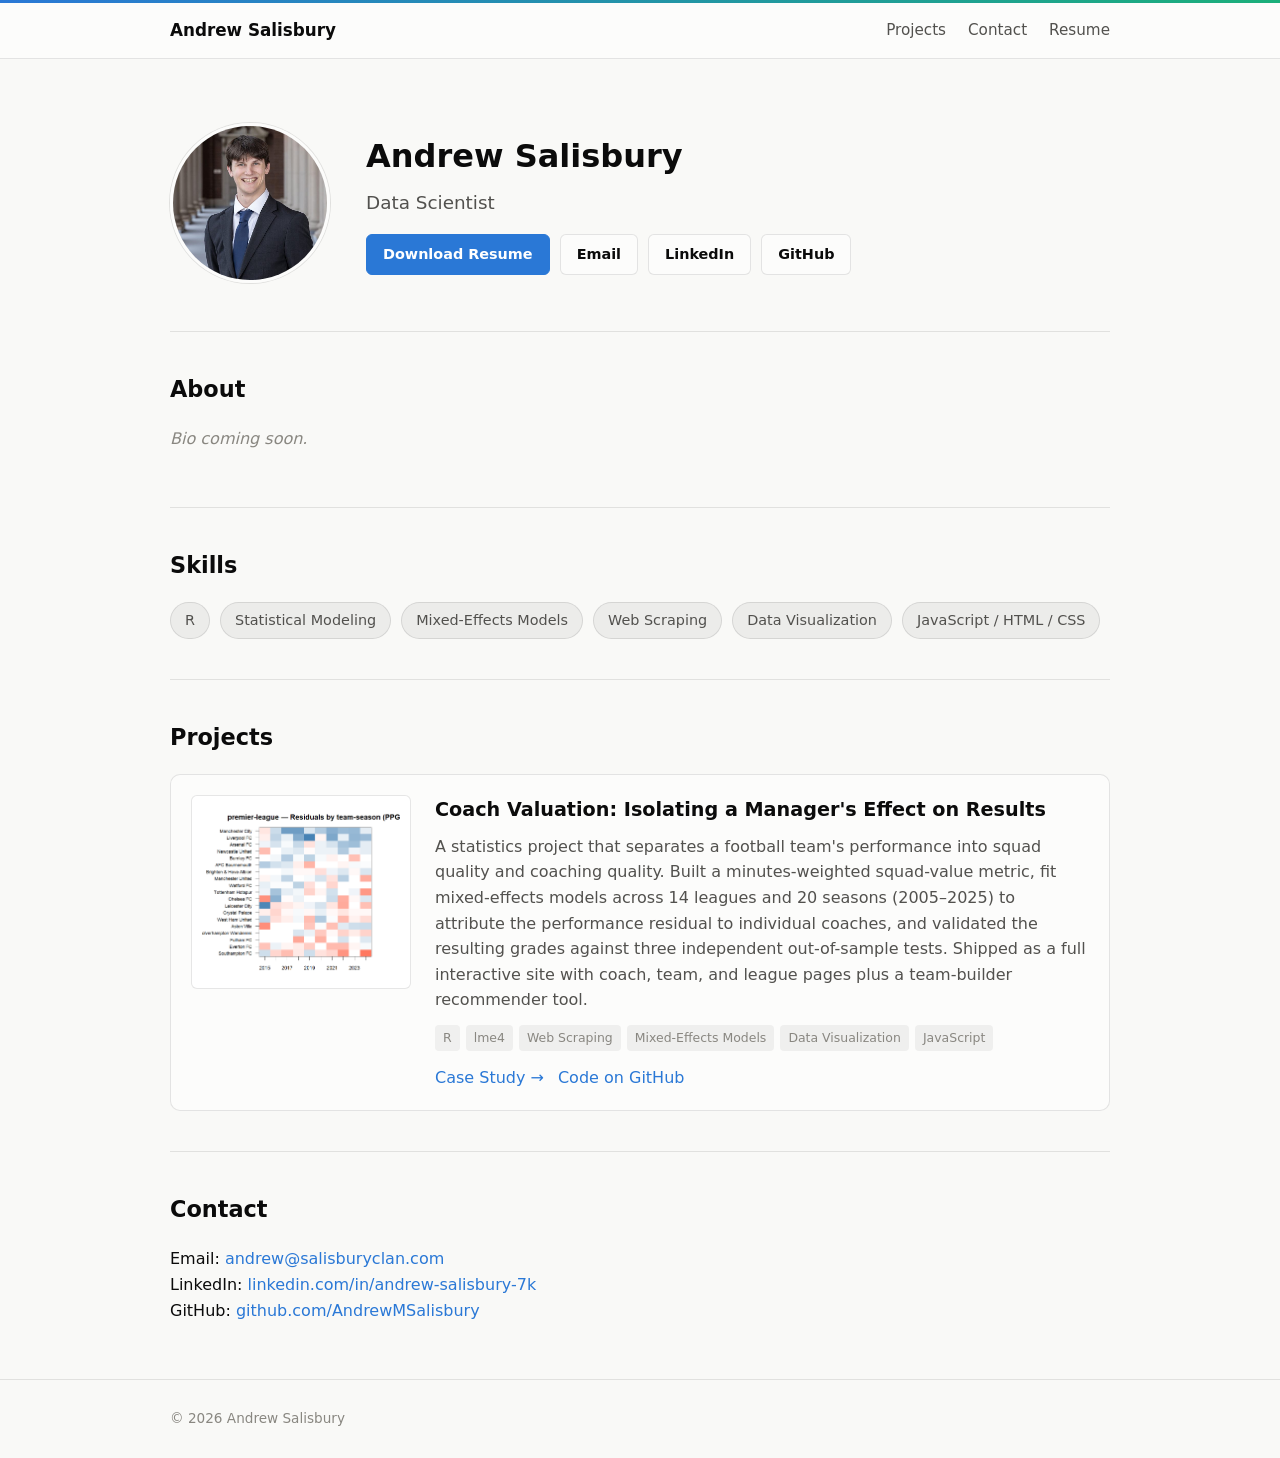
==== index.html @ 93ec7288 "Initial portfolio site with soccer coach valuation case study Static HTML/CSS/JS portfolio featuring" ====
<!DOCTYPE html>
<html lang="en">
<head>
<meta charset="utf-8">
<meta name="viewport" content="width=device-width, initial-scale=1">
<title>Andrew Salisbury — Data Scientist</title>
<meta name="description" content="Portfolio of data science projects by Andrew Salisbury.">
<link rel="stylesheet" href="css/style.css">
</head>
<body>

<header class="site-header">
  <div class="container">
    <a class="brand" href="index.html">Andrew Salisbury</a>
    <nav>
      <a href="index.html#projects">Projects</a>
      <a href="index.html#contact">Contact</a>
      <a href="assets/resume/Andrew_Salisbury_Resume.pdf">Resume</a>
    </nav>
  </div>
</header>

<main class="container">

  <section class="hero">
    <img class="headshot" src="assets/img/andrew-salisbury.jpg" alt="Andrew Salisbury">
    <div>
      <h1>Andrew Salisbury</h1>
      <p class="tagline">Data Scientist</p>
      <div class="links">
        <a class="btn primary" href="assets/resume/Andrew_Salisbury_Resume.pdf">Download Resume</a>
        <a class="btn" href="mailto:andrew@salisburyclan.com">Email</a>
        <a class="btn" href="https://www.linkedin.com/in/andrew-salisbury-7k">LinkedIn</a>
        <a class="btn" href="https://github.com/AndrewMSalisbury">GitHub</a>
      </div>
    </div>
  </section>

  <section class="block" id="about">
    <h2>About</h2>
    <!-- Replace this paragraph with your bio. -->
    <p class="bio-placeholder">Bio coming soon.</p>
  </section>

  <section class="block" id="skills">
    <h2>Skills</h2>
    <ul class="skills">
      <li>R</li>
      <li>Statistical Modeling</li>
      <li>Mixed-Effects Models</li>
      <li>Web Scraping</li>
      <li>Data Visualization</li>
      <li>JavaScript / HTML / CSS</li>
    </ul>
  </section>

  <section class="block" id="projects">
    <h2>Projects</h2>

    <div class="project-card">
      <img class="thumb" src="assets/img/coach-valuation-residuals.png" alt="Model residual plot from the coach valuation project">
      <div>
        <h3>Coach Valuation: Isolating a Manager's Effect on Results</h3>
        <p>
          A statistics project that separates a football team's performance into
          squad quality and coaching quality. Built a minutes-weighted squad-value
          metric, fit mixed-effects models across 14 leagues and 20 seasons
          (2005–2025) to attribute the performance residual to individual coaches,
          and validated the resulting grades against three independent
          out-of-sample tests. Shipped as a full interactive site with coach,
          team, and league pages plus a team-builder recommender tool.
        </p>
        <div class="tags">
          <span>R</span>
          <span>lme4</span>
          <span>Web Scraping</span>
          <span>Mixed-Effects Models</span>
          <span>Data Visualization</span>
          <span>JavaScript</span>
        </div>
        <div class="actions">
          <a href="projects/coach-valuation.html">Case Study →</a>
          <a href="https://github.com/AndrewMSalisbury/SummerSoccerProjectMegaRepo">Code on GitHub</a>
        </div>
      </div>
    </div>

  </section>

  <section class="block" id="contact">
    <h2>Contact</h2>
    <p>
      Email: <a href="mailto:andrew@salisburyclan.com">andrew@salisburyclan.com</a><br>
      LinkedIn: <a href="https://www.linkedin.com/in/andrew-salisbury-7k">linkedin.com/in/andrew-salisbury-7k</a><br>
      GitHub: <a href="https://github.com/AndrewMSalisbury">github.com/AndrewMSalisbury</a>
    </p>
  </section>

</main>

<footer class="site-footer">
  <div class="container">
    &copy; <span id="year"></span> Andrew Salisbury
  </div>
</footer>

<script src="js/main.js"></script>
</body>
</html>
---- css/style.css ----
/* style.css — shared styles for the portfolio site.
   Palette follows the same light/dark token pattern as the coach-valuation
   project (data-driven, one place to swap for a rebrand later). */

:root {
  --page: #f9f9f7;
  --surface: #fcfcfb;
  --ink: #0b0b0b;
  --ink-2: #52514e;
  --muted: #898781;
  --border: rgba(11, 11, 11, 0.10);
  --accent: #2a78d6;
  --accent-2: #1baf7a;
  --accent-wash: rgba(42, 120, 214, 0.10);
  --tag-bg: rgba(11, 11, 11, 0.05);
}

@media (prefers-color-scheme: dark) {
  :root:not([data-theme="light"]) {
    --page: #0d0d0d;
    --surface: #1a1a19;
    --ink: #ffffff;
    --ink-2: #c3c2b7;
    --muted: #898781;
    --border: rgba(255, 255, 255, 0.10);
    --accent: #3987e5;
    --accent-2: #199e70;
    --accent-wash: rgba(57, 135, 229, 0.14);
    --tag-bg: rgba(255, 255, 255, 0.08);
  }
}

:root[data-theme="dark"] {
  --page: #0d0d0d;
  --surface: #1a1a19;
  --ink: #ffffff;
  --ink-2: #c3c2b7;
  --muted: #898781;
  --border: rgba(255, 255, 255, 0.10);
  --accent: #3987e5;
  --accent-2: #199e70;
  --accent-wash: rgba(57, 135, 229, 0.14);
  --tag-bg: rgba(255, 255, 255, 0.08);
}

* { box-sizing: border-box; }

html, body {
  margin: 0;
  padding: 0;
  background: var(--page);
  color: var(--ink);
  font-family: system-ui, -apple-system, "Segoe UI", sans-serif;
  font-size: 16px;
  line-height: 1.6;
}

a { color: var(--accent); text-decoration: none; }
a:hover { text-decoration: underline; }

.container {
  max-width: 980px;
  margin: 0 auto;
  padding: 0 20px;
}

img { max-width: 100%; display: block; }

/* ---------- header ---------- */

.site-header {
  background: var(--surface);
  border-bottom: 1px solid var(--border);
  position: sticky;
  top: 0;
  z-index: 50;
}
.site-header::before {
  content: "";
  display: block;
  height: 3px;
  background: linear-gradient(90deg, var(--accent), var(--accent-2));
}
.site-header .container {
  display: flex;
  align-items: center;
  justify-content: space-between;
  padding-top: 14px;
  padding-bottom: 14px;
}
.site-header .brand {
  font-weight: 700;
  color: var(--ink);
  font-size: 1.05rem;
}
.site-header .brand:hover { text-decoration: none; }
.site-header nav { display: flex; gap: 22px; }
.site-header nav a {
  color: var(--ink-2);
  font-weight: 500;
  font-size: 0.95rem;
}
.site-header nav a:hover { color: var(--accent); text-decoration: none; }

/* ---------- hero ---------- */

.hero {
  padding: 64px 0 48px;
  display: grid;
  grid-template-columns: auto 1fr;
  gap: 36px;
  align-items: center;
}
.hero img.headshot {
  width: 160px;
  height: 160px;
  border-radius: 50%;
  object-fit: cover;
  border: 3px solid var(--surface);
  box-shadow: 0 0 0 1px var(--border);
}
.hero h1 {
  margin: 0 0 6px;
  font-size: 2rem;
}
.hero .tagline {
  margin: 0 0 16px;
  color: var(--ink-2);
  font-size: 1.15rem;
}
.hero .links {
  display: flex;
  flex-wrap: wrap;
  gap: 10px;
}

.btn {
  display: inline-block;
  padding: 8px 16px;
  border-radius: 6px;
  font-size: 0.9rem;
  font-weight: 600;
  border: 1px solid var(--border);
  color: var(--ink);
  background: var(--surface);
}
.btn:hover { text-decoration: none; border-color: var(--accent); color: var(--accent); }
.btn.primary {
  background: var(--accent);
  border-color: var(--accent);
  color: #fff;
}
.btn.primary:hover { color: #fff; opacity: 0.9; }

/* ---------- sections ---------- */

section.block { padding: 40px 0; border-top: 1px solid var(--border); }
section.block h2 {
  font-size: 1.4rem;
  margin: 0 0 18px;
}

.bio-placeholder {
  color: var(--muted);
  font-style: italic;
}

.skills {
  display: flex;
  flex-wrap: wrap;
  gap: 10px;
  padding: 0;
  margin: 0;
  list-style: none;
}
.skills li {
  background: var(--tag-bg);
  border: 1px solid var(--border);
  border-radius: 999px;
  padding: 6px 14px;
  font-size: 0.9rem;
  color: var(--ink-2);
}

/* ---------- project card ---------- */

.project-card {
  display: grid;
  grid-template-columns: 220px 1fr;
  gap: 24px;
  background: var(--surface);
  border: 1px solid var(--border);
  border-radius: 10px;
  padding: 20px;
}
.project-card img.thumb {
  width: 100%;
  border-radius: 6px;
  border: 1px solid var(--border);
  background: #fff;
  padding: 10px;
}
.project-card h3 { margin: 0 0 8px; font-size: 1.2rem; }
.project-card p { margin: 0 0 12px; color: var(--ink-2); }
.project-card .tags {
  display: flex;
  flex-wrap: wrap;
  gap: 6px;
  margin-bottom: 14px;
}
.project-card .tags span {
  background: var(--tag-bg);
  border-radius: 4px;
  padding: 3px 8px;
  font-size: 0.78rem;
  color: var(--muted);
}
.project-card .actions { display: flex; gap: 14px; }

/* ---------- footer ---------- */

footer.site-footer {
  border-top: 1px solid var(--border);
  padding: 28px 0;
  color: var(--muted);
  font-size: 0.85rem;
}

/* ---------- case study page ---------- */

.case-study .lede {
  font-size: 1.1rem;
  color: var(--ink-2);
}
.case-study .stat-row {
  display: flex;
  flex-wrap: wrap;
  gap: 16px;
  margin: 24px 0;
}
.case-study .stat {
  background: var(--accent-wash);
  border-radius: 8px;
  padding: 14px 18px;
  min-width: 160px;
}
.case-study .stat .value {
  font-size: 1.3rem;
  font-weight: 700;
  color: var(--accent);
}
.case-study .stat .label {
  font-size: 0.82rem;
  color: var(--ink-2);
}
.case-study figure {
  margin: 24px 0;
  text-align: center;
}
.case-study figure img {
  margin: 0 auto;
  border: 1px solid var(--border);
  border-radius: 8px;
  background: #fff;
}
.case-study figcaption {
  margin-top: 8px;
  font-size: 0.85rem;
  color: var(--muted);
}
.case-study pre {
  background: var(--tag-bg);
  border: 1px solid var(--border);
  border-radius: 8px;
  padding: 14px 16px;
  overflow-x: auto;
  font-size: 0.88rem;
}
.case-study .back-link { display: inline-block; margin-bottom: 20px; }

@media (max-width: 640px) {
  .hero { grid-template-columns: 1fr; text-align: center; }
  .hero .links { justify-content: center; }
  .project-card { grid-template-columns: 1fr; }
}
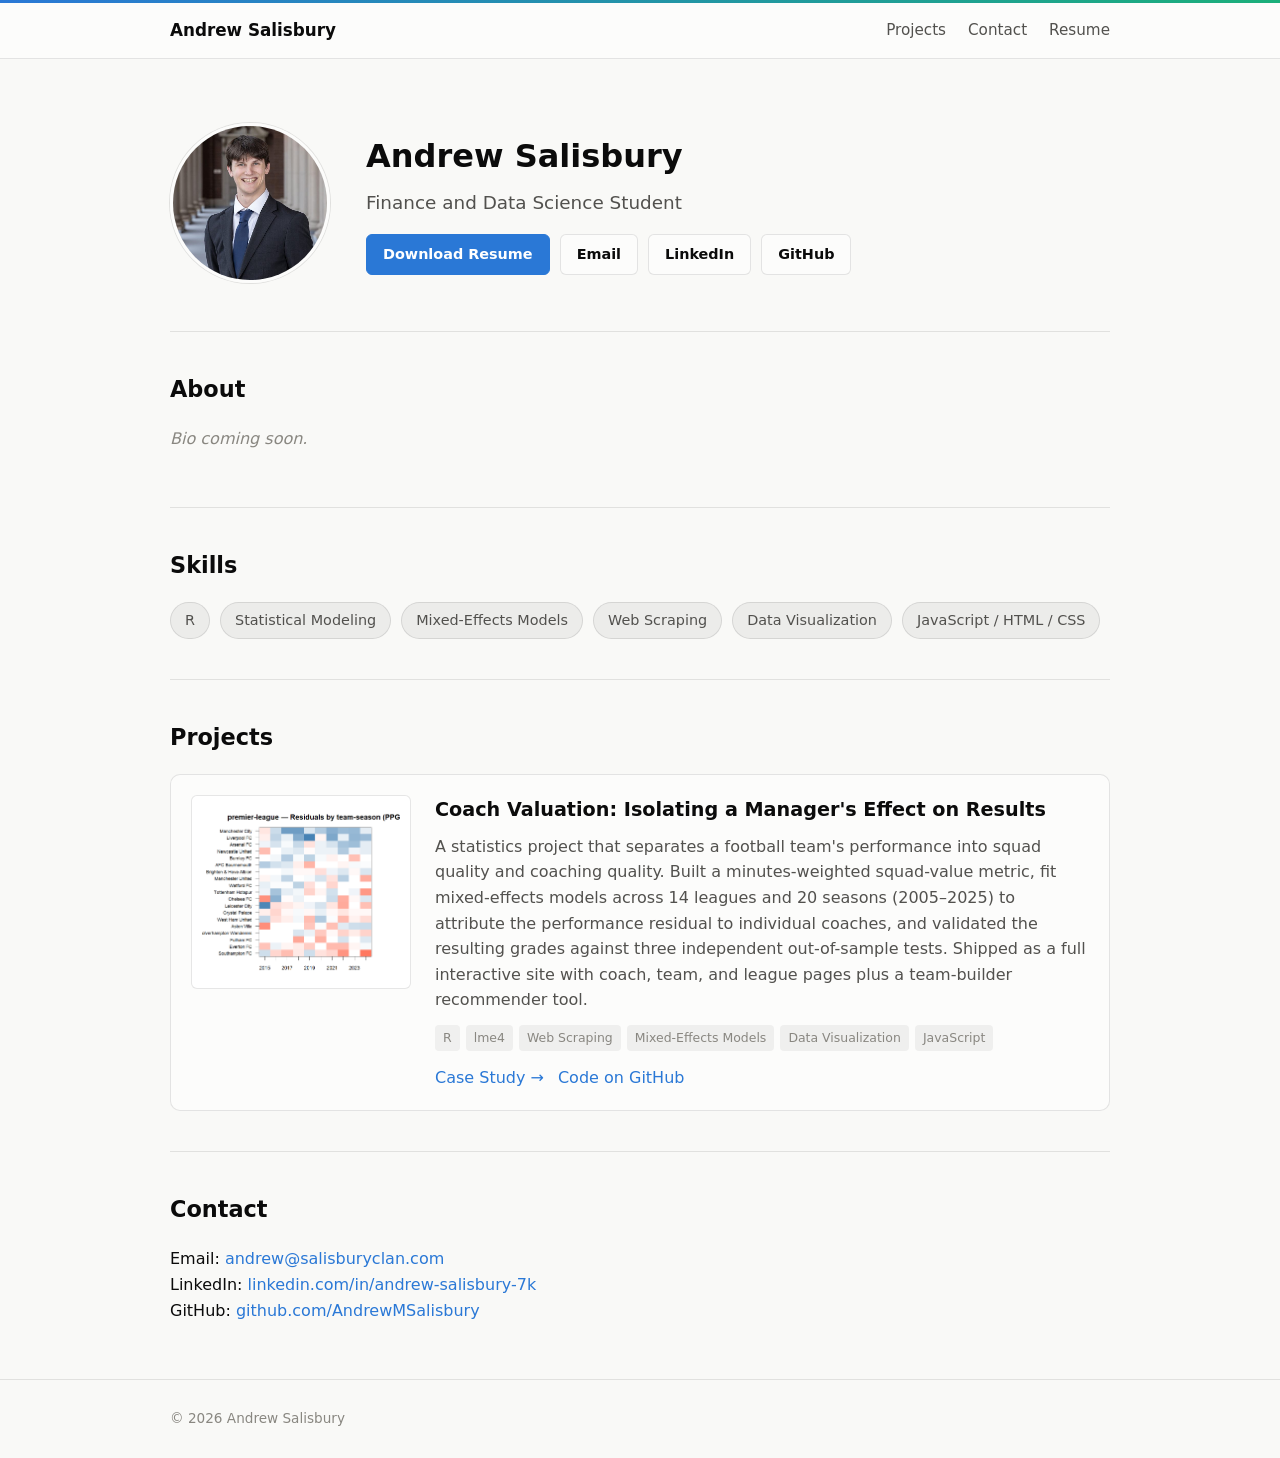
==== commit 6aff57b5: "Update title/tagline to Finance and Data Science Student" ====
--- a/index.html
+++ b/index.html
@@ -3,8 +3,12 @@
 <head>
 <meta charset="utf-8">
 <meta name="viewport" content="width=device-width, initial-scale=1">
-<title>Andrew Salisbury — Data Scientist</title>
+<title>Andrew Salisbury — Finance and Data Science Student</title>
 <meta name="description" content="Portfolio of data science projects by Andrew Salisbury.">
+<link rel="icon" href="assets/img/favicon.svg" type="image/svg+xml">
+<link rel="icon" href="assets/img/favicon-32.png" type="image/png" sizes="32x32">
+<link rel="icon" href="favicon.ico" sizes="any">
+<link rel="apple-touch-icon" href="assets/img/apple-touch-icon.png">
 <link rel="stylesheet" href="css/style.css">
 </head>
 <body>
@@ -26,7 +30,7 @@
     <img class="headshot" src="assets/img/andrew-salisbury.jpg" alt="Andrew Salisbury">
     <div>
       <h1>Andrew Salisbury</h1>
-      <p class="tagline">Data Scientist</p>
+      <p class="tagline">Finance and Data Science Student</p>
       <div class="links">
         <a class="btn primary" href="assets/resume/Andrew_Salisbury_Resume.pdf">Download Resume</a>
         <a class="btn" href="mailto:andrew@salisburyclan.com">Email</a>
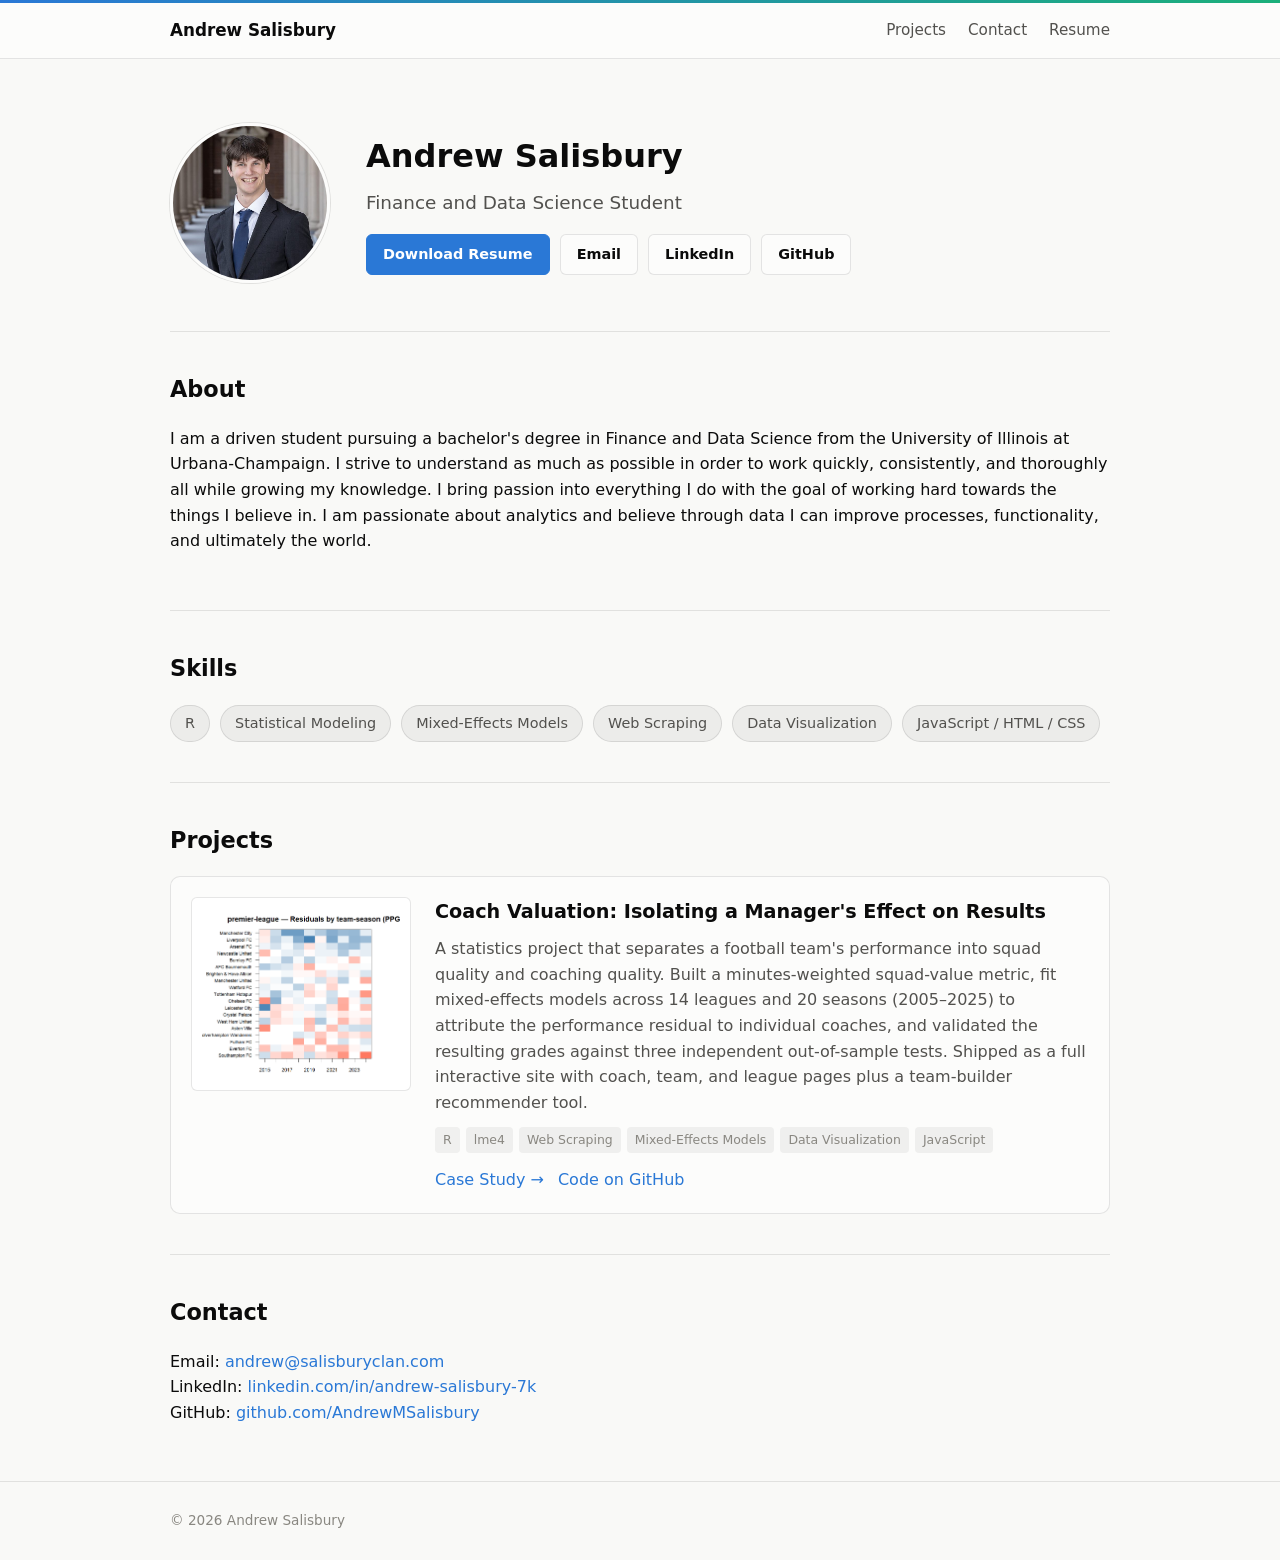
==== commit c874ed53: "Add About bio Replaces the placeholder with the provided bio paragraph; drops the now-unused placeho" ====
--- a/index.html
+++ b/index.html
@@ -42,8 +42,16 @@
 
   <section class="block" id="about">
     <h2>About</h2>
-    <!-- Replace this paragraph with your bio. -->
-    <p class="bio-placeholder">Bio coming soon.</p>
+    <p>
+      I am a driven student pursuing a bachelor's degree in Finance and Data
+      Science from the University of Illinois at Urbana-Champaign. I strive
+      to understand as much as possible in order to work quickly,
+      consistently, and thoroughly all while growing my knowledge. I bring
+      passion into everything I do with the goal of working hard towards the
+      things I believe in. I am passionate about analytics and believe
+      through data I can improve processes, functionality, and ultimately
+      the world.
+    </p>
   </section>
 
   <section class="block" id="skills">
--- a/css/style.css
+++ b/css/style.css
@@ -160,11 +160,6 @@
   margin: 0 0 18px;
 }
 
-.bio-placeholder {
-  color: var(--muted);
-  font-style: italic;
-}
-
 .skills {
   display: flex;
   flex-wrap: wrap;
